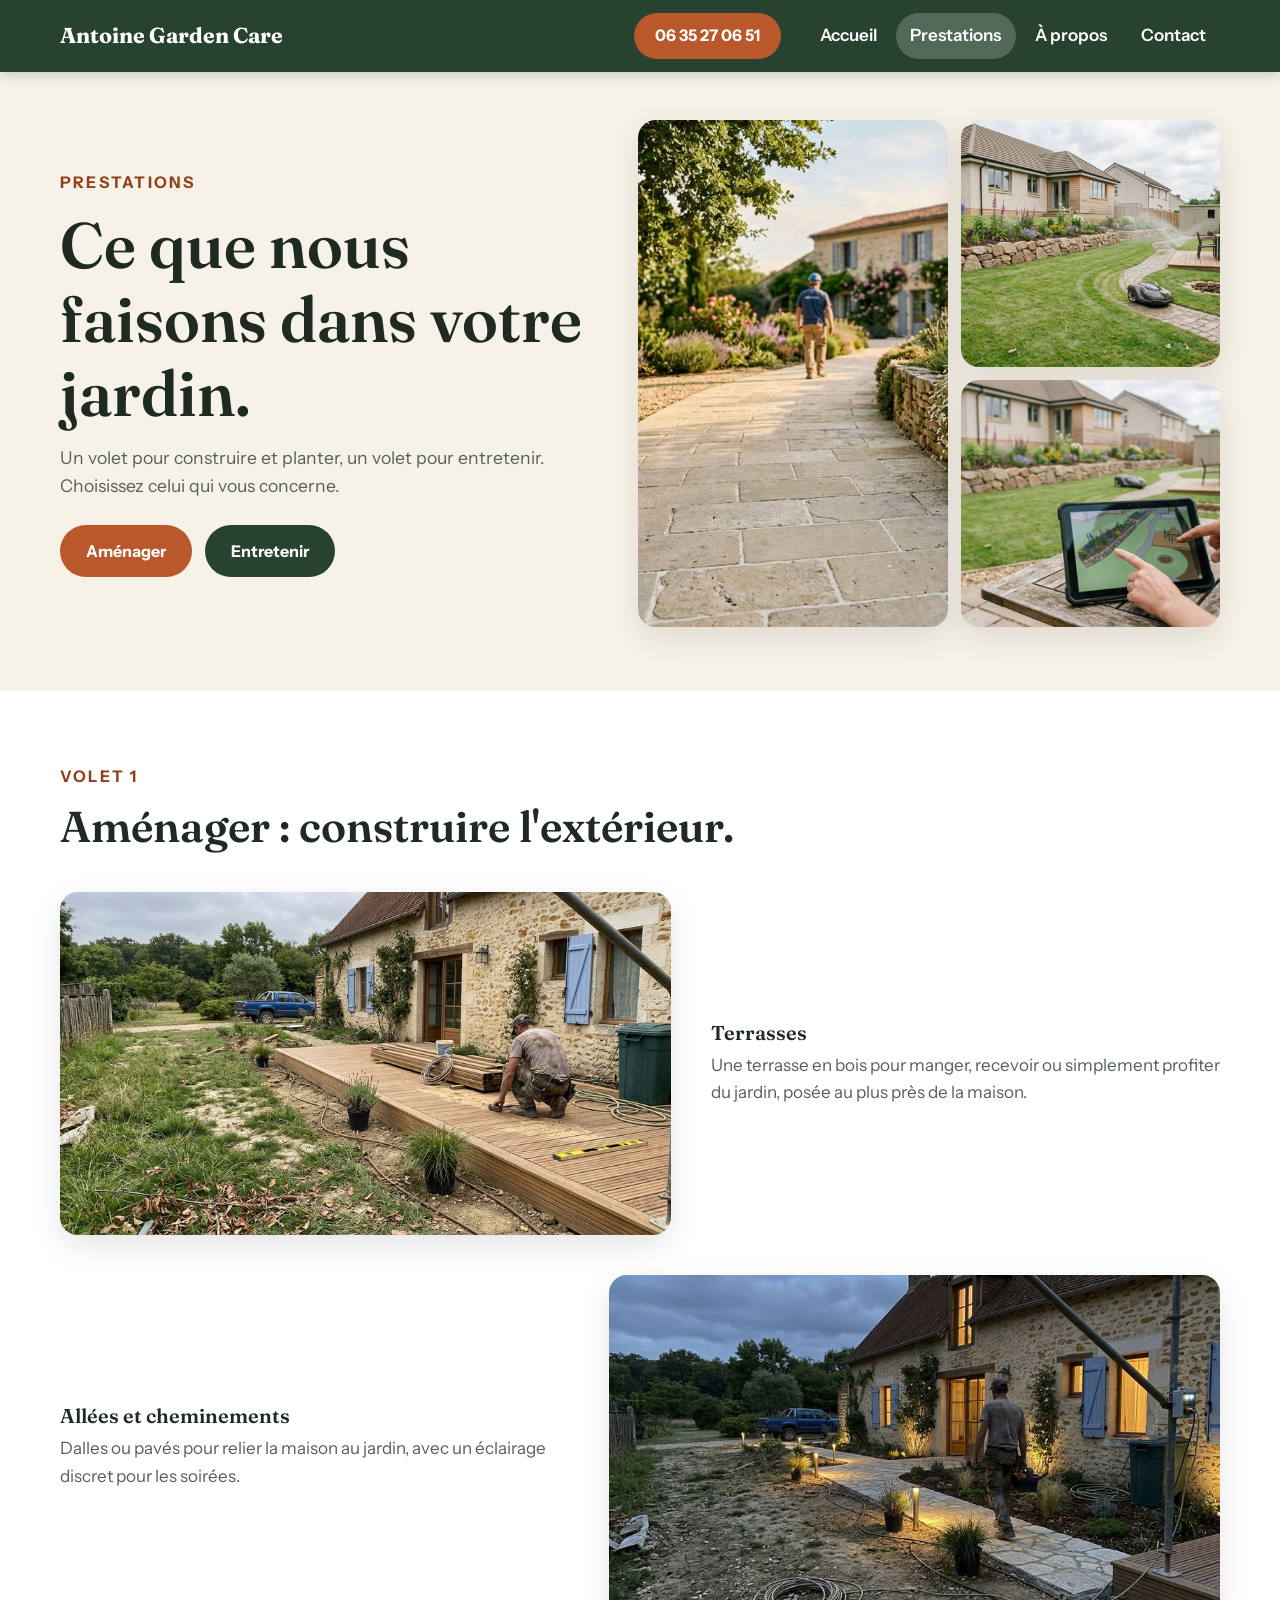
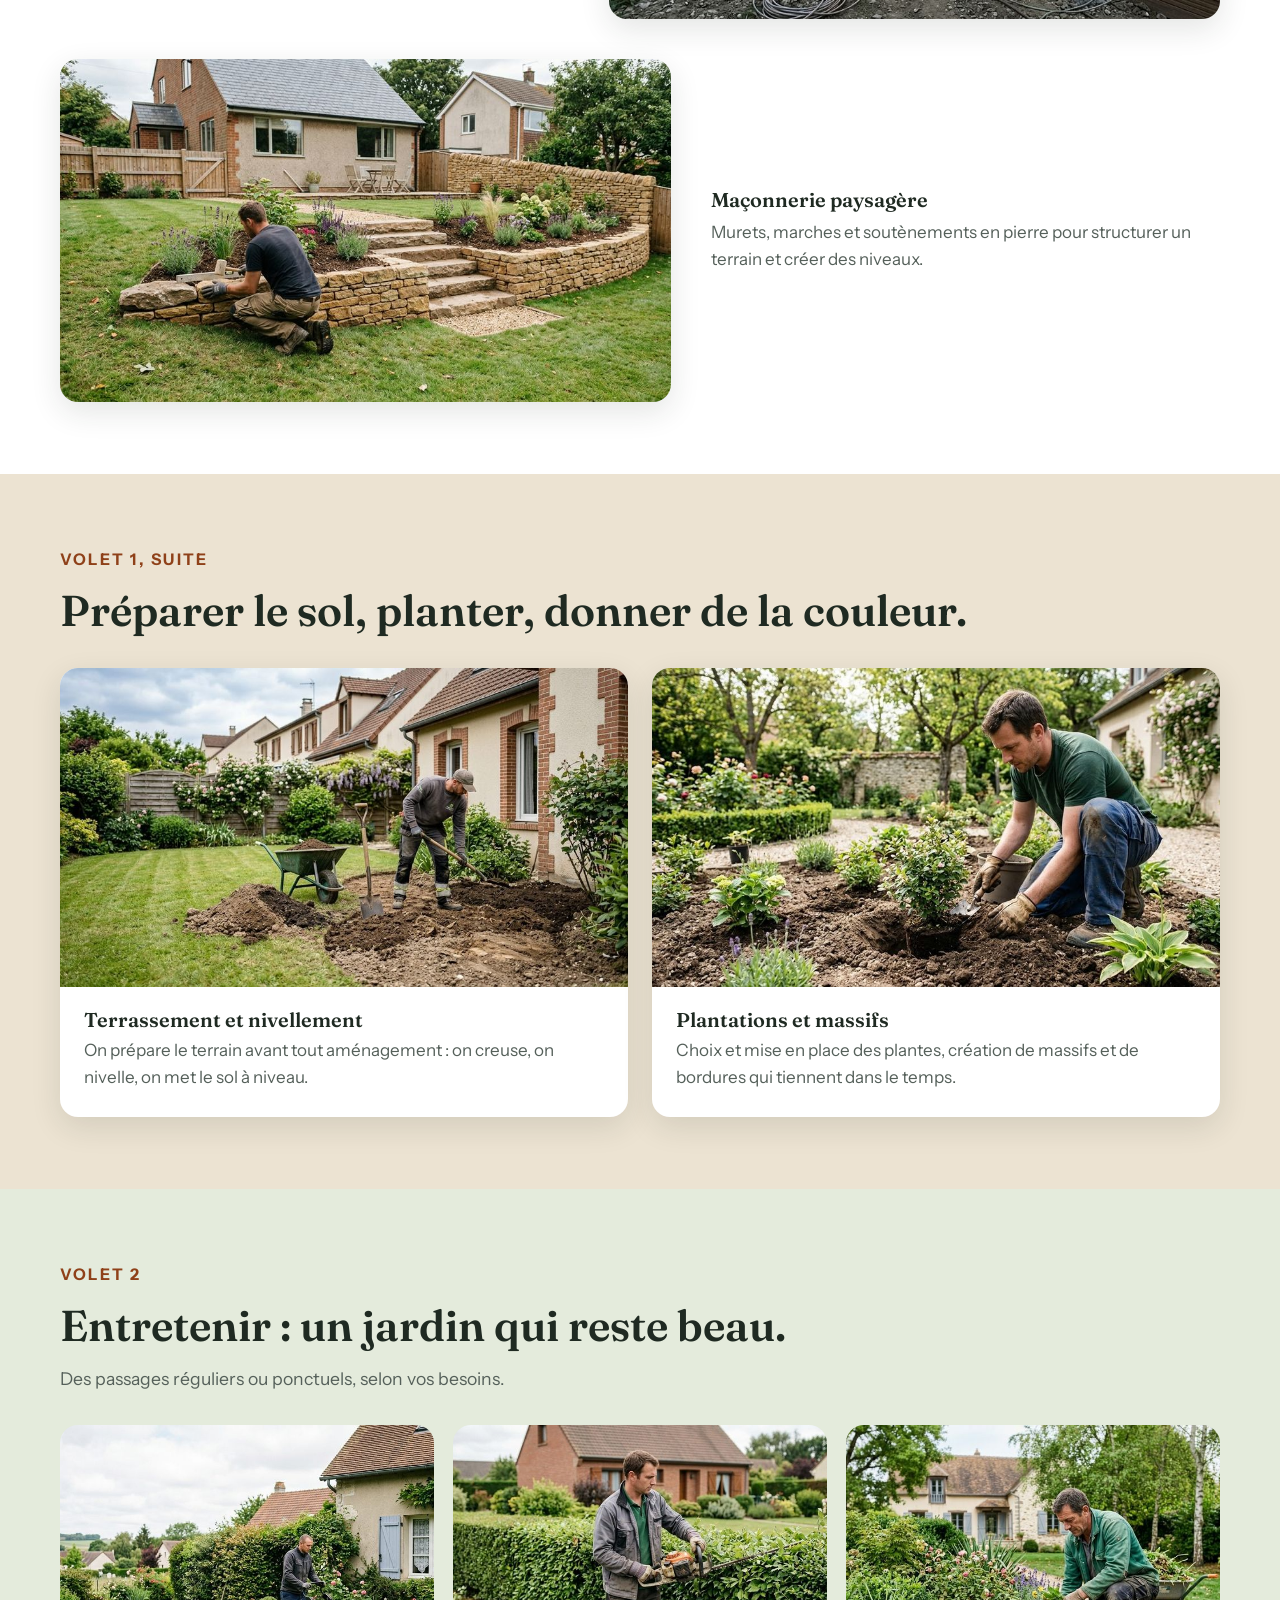
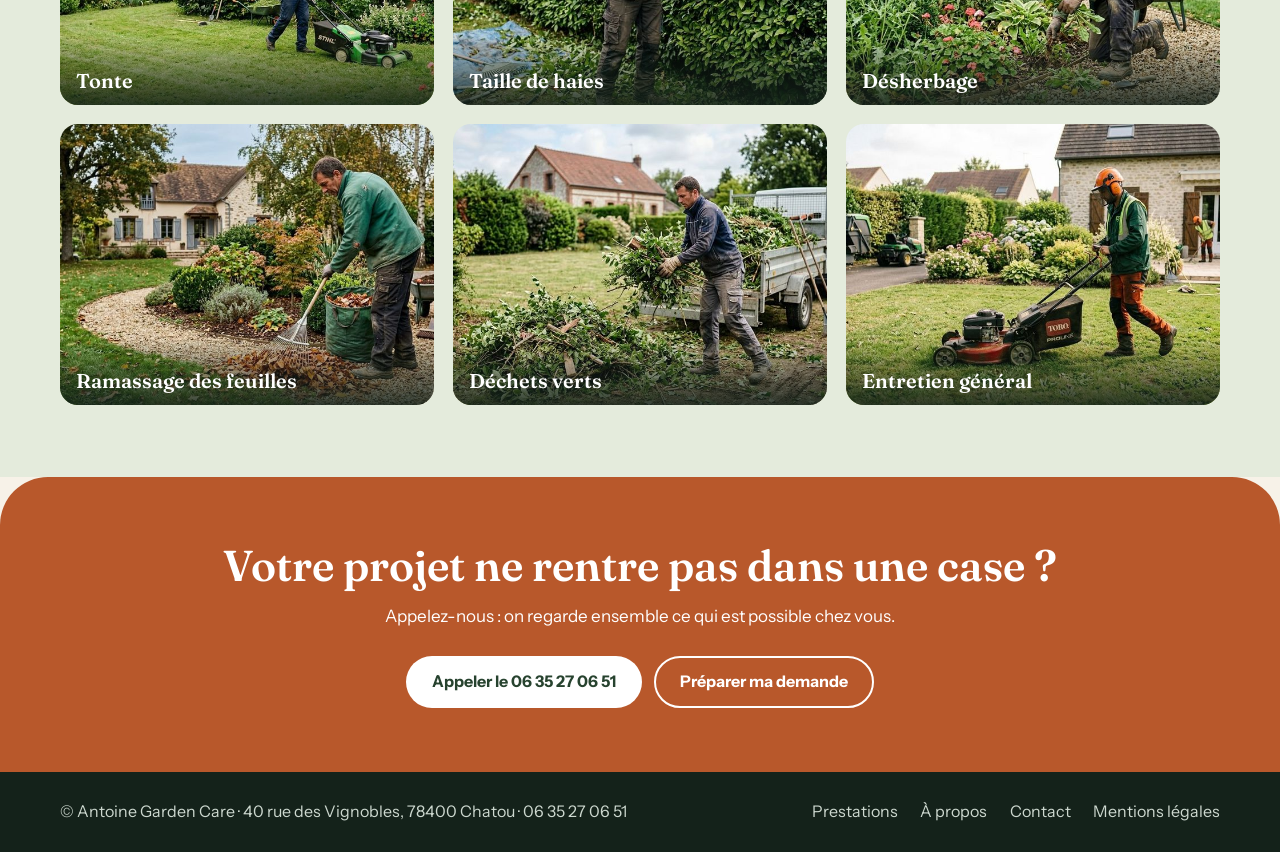
==== prestations.html @ b049986f "Toutes les pages, formulaire de contact, outils de génération Co-Authored-By: Claude Sonnet 5.5 <nor" ====
<!doctype html>
<html lang="fr">
<head>
<meta charset="utf-8">
<meta name="viewport" content="width=device-width,initial-scale=1">
<title>Prestations – Antoine Garden Care, paysagiste à Chatou</title>
<meta name="description" content="Aménagement (terrasses, allées, murets, plantations) et entretien (tonte, haies, désherbage) de jardins à Chatou, Yvelines. Antoine Garden Care.">
<meta name="robots" content="noindex, nofollow">
<link rel="icon" href="data:image/svg+xml,%3Csvg xmlns='http://www.w3.org/2000/svg' viewBox='0 0 64 64'%3E%3Crect width='64' height='64' rx='14' fill='%2327432f'/%3E%3Cpath d='M32 50V30M32 30c0-10 8-16 18-16 0 10-8 16-18 16zM32 38c0-8-6-12-14-12 0 8 6 12 14 12z' fill='none' stroke='%23f7f2e8' stroke-width='4' stroke-linecap='round' stroke-linejoin='round'/%3E%3C/svg%3E">
<link rel="preconnect" href="https://fonts.googleapis.com">
<link rel="preconnect" href="https://fonts.gstatic.com" crossorigin>
<link href="https://fonts.googleapis.com/css2?family=Fraunces:wght@600;700&family=Instrument+Sans:wght@400;500;600;700&display=swap" rel="stylesheet">
<link rel="stylesheet" href="css/style.css">
</head>
<body>
<header class="site-header" id="accueil">
  <div class="wrap nav">
    <a class="logo" href="https://webaunet.github.io/antoine-garden-care/" aria-label="Antoine Garden Care, accueil">Antoine Garden Care</a>
    <a class="btn btn-terre nav-cta" href="tel:+33635270651" aria-label="Appeler le 06 35 27 06 51"><span class="t-long">06 35 27 06 51</span><span class="t-court">Appeler</span></a>
    <button class="burger" aria-expanded="false" aria-controls="menu" aria-label="Ouvrir le menu"><span></span></button>
    <ul class="menu" id="menu"><li><a href="index.html">Accueil</a></li><li><a href="prestations.html" aria-current="page">Prestations</a></li><li><a href="a-propos.html">À propos</a></li><li><a href="contact.html">Contact</a></li></ul>
  </div>
</header>
<main>

<section class="ph" aria-labelledby="t">
  <div class="wrap ph-grid">
    <div>
      <span class="eyebrow">Prestations</span>
      <h1 id="t">Ce que nous faisons dans votre jardin.</h1>
      <p class="lead">Un volet pour construire et planter, un volet pour entretenir. Choisissez celui qui vous concerne.</p>
      <div class="hero-actions"><a class="btn btn-terre" href="#amenager">Aménager</a><a class="btn btn-vert" href="#entretenir">Entretenir</a></div>
    </div>
    <div class="mosaique">
      <img src="images/hero-allee-paves.jpg" width="1400" height="764" alt="Allée de dalles de pierre longeant un muret fleuri" class="m1">
      <img src="images/jardin-robot-tonte.jpg" width="1400" height="764" alt="Jardin avec muret de pierre, terrasse et allée pavée" class="m2" loading="lazy">
      <img src="images/conception-tablette.jpg" width="1100" height="600" alt="Plan de jardin en 3D présenté sur une tablette" class="m3" loading="lazy">
    </div>
  </div>
</section>

<section class="zig" id="amenager" aria-labelledby="t-am">
  <div class="wrap">
    <span class="eyebrow">Volet 1</span>
    <h2 id="t-am">Aménager : construire l'extérieur.</h2>
    <div class="rang">
      <img loading="lazy" src="images/terrasse-bois.jpg" width="900" height="491" alt="Pose des lames d'une terrasse en bois devant une maison en pierre">
      <div><h3>Terrasses</h3><p>Une terrasse en bois pour manger, recevoir ou simplement profiter du jardin, posée au plus près de la maison.</p></div>
    </div>
    <div class="rang inverse">
      <img loading="lazy" src="images/allee-dallee.jpg" width="900" height="491" alt="Allée dallée en pierre éclairée par des bornes lumineuses">
      <div><h3>Allées et cheminements</h3><p>Dalles ou pavés pour relier la maison au jardin, avec un éclairage discret pour les soirées.</p></div>
    </div>
    <div class="rang">
      <img loading="lazy" src="images/muret-pierre.jpg" width="900" height="491" alt="Montage d'un muret et d'un escalier en pierre dans un jardin en pente">
      <div><h3>Maçonnerie paysagère</h3><p>Murets, marches et soutènements en pierre pour structurer un terrain et créer des niveaux.</p></div>
    </div>
  </div>
</section>

<section class="plant" aria-labelledby="t-pl">
  <div class="wrap">
    <span class="eyebrow">Volet 1, suite</span>
    <h2 id="t-pl">Préparer le sol, planter, donner de la couleur.</h2>
    <div class="duo">
      <article><img loading="lazy" src="images/terrassement.jpg" width="900" height="502" alt="Terrassement d'une partie de pelouse à la pelle, devant une maison"><div><h3>Terrassement et nivellement</h3><p>On prépare le terrain avant tout aménagement : on creuse, on nivelle, on met le sol à niveau.</p></div></article>
      <article><img loading="lazy" src="images/plantation.jpg" width="900" height="491" alt="Mise en terre d'un arbuste dans un massif de vivaces"><div><h3>Plantations et massifs</h3><p>Choix et mise en place des plantes, création de massifs et de bordures qui tiennent dans le temps.</p></div></article>
    </div>
  </div>
</section>

<section class="entretien" id="entretenir" aria-labelledby="t-en">
  <div class="wrap">
    <span class="eyebrow">Volet 2</span>
    <h2 id="t-en">Entretenir : un jardin qui reste beau.</h2>
    <p class="lead">Des passages réguliers ou ponctuels, selon vos besoins.</p>
    <div class="grille6">
      <article><img loading="lazy" src="images/tonte-pelouse.jpg" width="900" height="502" alt="Tonte d'une pelouse le long d'une haie"><h3>Tonte</h3></article>
      <article><img loading="lazy" src="images/taille-haie.jpg" width="900" height="491" alt="Taille d'une haie au taille-haie"><h3>Taille de haies</h3></article>
      <article><img loading="lazy" src="images/desherbage-massif.jpg" width="900" height="491" alt="Désherbage d'un massif fleuri"><h3>Désherbage</h3></article>
      <article><img loading="lazy" src="images/feuilles-allee.jpg" width="900" height="491" alt="Ramassage de feuilles mortes sur une allée gravillonnée"><h3>Ramassage des feuilles</h3></article>
      <article><img loading="lazy" src="images/dechets-verts.jpg" width="900" height="491" alt="Chargement de déchets verts dans une camionnette"><h3>Déchets verts</h3></article>
      <article><img loading="lazy" src="images/entretien-general.jpg" width="900" height="502" alt="Tonte d'une pelouse devant une maison en pierre"><h3>Entretien général</h3></article>
    </div>
  </div>
</section>

<section class="bandeau" aria-labelledby="t-b">
  <div class="wrap">
    <h2 id="t-b">Votre projet ne rentre pas dans une case ?</h2>
    <p>Appelez-nous : on regarde ensemble ce qui est possible chez vous.</p>
    <div class="hero-actions"><a class="btn btn-clair" href="tel:+33635270651">Appeler le 06 35 27 06 51</a><a class="btn btn-contour" href="contact.html">Préparer ma demande</a></div>
  </div>
</section>
</main>
<footer class="site-footer">
  <div class="wrap foot">
    <span>© Antoine Garden Care · 40 rue des Vignobles, 78400 Chatou · <a href="tel:+33635270651">06 35 27 06 51</a></span>
    <nav aria-label="Pied de page"><a href="prestations.html">Prestations</a><a href="a-propos.html">À propos</a><a href="contact.html">Contact</a><a href="mentions-legales.html">Mentions légales</a></nav>
  </div>
</footer>
<script src="js/site.js"></script>
</body>
</html>
---- css/style.css ----
:root{
  --vert:#27432f; --vert-2:#35593e; --sauge:#e4ebdc; --creme:#f7f2e8; --pierre:#ece3d2;
  --terre:#b8582b; --terre-fonce:#8f4119; --encre:#1f2a22; --gris:#55605a; --blanc:#fff;
  --r:18px; --ombre:0 10px 30px rgba(31,42,34,.12);
  --h-font:'Fraunces',Georgia,serif; --b-font:'Instrument Sans',system-ui,sans-serif;
}
*{box-sizing:border-box;margin:0;padding:0}
html{scroll-behavior:smooth;scroll-padding-top:84px}
body{font-family:var(--b-font);font-size:17px;line-height:1.6;color:var(--encre);background:var(--creme)}
img{max-width:100%;height:auto;display:block}
a{color:inherit}
h1,h2,h3{font-family:var(--h-font);line-height:1.15;font-weight:600}
h1{font-size:clamp(2.3rem,5vw,4rem)}
h2{font-size:clamp(1.8rem,3.4vw,2.7rem);margin-bottom:.6rem}
h3{font-size:1.25rem}
.wrap{width:min(1160px,100% - 40px);margin-inline:auto}
.eyebrow{display:inline-block;font-size:1rem;letter-spacing:.14em;text-transform:uppercase;font-weight:700;color:var(--terre-fonce);margin-bottom:.8rem}
.lead{font-size:1.1rem;color:var(--gris);max-width:60ch}

/* boutons */
.btn{display:inline-flex;align-items:center;justify-content:center;min-height:48px;padding:.7rem 1.5rem;border-radius:999px;font-weight:700;text-decoration:none;border:2px solid transparent;transition:.2s;cursor:pointer;font-family:inherit;font-size:1rem}
.btn-terre{background:var(--terre);color:#fff}
.btn-terre:hover{background:var(--terre-fonce)}
.btn-clair{background:#fff;color:var(--vert)}
.btn-clair:hover{background:var(--pierre)}
.btn-contour{border-color:#fff;color:#fff}
.btn-contour:hover{background:#fff;color:var(--vert)}
a:focus-visible,button:focus-visible{outline:3px solid #f0b27a;outline-offset:3px}

/* header */
.site-header{position:sticky;top:0;z-index:50;background:var(--vert);color:#fff;box-shadow:0 2px 14px rgba(0,0,0,.2)}
.nav{display:flex;align-items:center;gap:1.5rem;min-height:72px}
.logo{font-family:var(--h-font);font-size:1.35rem;font-weight:700;text-decoration:none;line-height:1.05;margin-right:auto;white-space:nowrap}
.logo small{display:block;font-family:var(--b-font);font-size:.7rem;letter-spacing:.2em;text-transform:uppercase;font-weight:500;opacity:.8}
.menu{display:flex;gap:.3rem;list-style:none}
.menu a{display:block;padding:.6rem .9rem;text-decoration:none;border-radius:999px;font-weight:600}
.menu a:hover{background:rgba(255,255,255,.14)}
.menu a[aria-current="page"]{background:rgba(255,255,255,.2)}
.nav-cta{white-space:nowrap;min-height:44px;padding:.5rem 1.2rem}
.burger{display:none;width:48px;height:48px;border:0;border-radius:12px;background:rgba(255,255,255,.14);color:#fff;cursor:pointer;align-items:center;justify-content:center}
.burger span,.burger span::before,.burger span::after{display:block;width:22px;height:2px;background:#fff;position:relative;transition:.2s}
.burger span::before,.burger span::after{content:"";position:absolute;left:0}
.burger span::before{top:-7px}.burger span::after{top:7px}
.burger[aria-expanded="true"] span{background:transparent}
.burger[aria-expanded="true"] span::before{top:0;transform:rotate(45deg)}
.burger[aria-expanded="true"] span::after{top:0;transform:rotate(-45deg)}
@media (max-width:980px){
  .burger{display:inline-flex}
  .nav{flex-wrap:wrap;gap:.6rem}
  .nav-cta{order:2}
  .burger{order:3}
  .menu{display:none;order:4;flex-basis:100%;flex-direction:column;padding-bottom:1rem}
  .menu.open{display:flex}
  .menu a{min-height:48px;display:flex;align-items:center;font-size:1.05rem}
}
.t-court{display:none}
@media (max-width:520px){.t-long{display:none}.t-court{display:inline}.nav-cta{padding:.4rem 1rem}.logo{font-size:1.1rem}}

/* hero */
.hero{position:relative;color:#fff;min-height:calc(100vh - 72px);display:flex;align-items:center;background:var(--vert)}
.hero img{position:absolute;inset:0;width:100%;height:100%;object-fit:cover;object-position:50% 55%}
.hero::before{content:"";position:absolute;inset:0;z-index:1;background:linear-gradient(95deg,rgba(23,40,28,.9) 0%,rgba(23,40,28,.72) 45%,rgba(23,40,28,.15) 100%)}
.hero .wrap{position:relative;z-index:2;padding:4rem 0 7rem}
.hero .eyebrow{color:#f4c9a6}
.hero p{max-width:52ch;font-size:1.2rem;margin:1.2rem 0 2rem;color:#f1f1ea}
.hero-actions{display:flex;flex-wrap:wrap;gap:.8rem}
.hero-curve{position:absolute;bottom:-1px;left:0;width:100%;height:70px;z-index:2;display:block}

/* prestations */
.prestations{background:var(--creme);padding:3rem 0 5rem}
.groupe+.groupe{margin-top:3rem}
.groupe-titre{display:flex;align-items:center;gap:.8rem;margin:1.6rem 0 1.2rem}
.pastille{display:inline-grid;place-items:center;width:44px;height:44px;border-radius:50%;background:var(--vert);color:#fff;font-weight:700}
.pastille.t{background:var(--terre)}
.cartes{display:grid;grid-template-columns:repeat(auto-fit,minmax(240px,1fr));gap:1.2rem}
.carte{background:#fff;border-radius:var(--r);overflow:hidden;box-shadow:var(--ombre)}
.carte img{width:100%;aspect-ratio:16/9;object-fit:cover}
.carte div{padding:1.1rem 1.3rem 1.4rem}
.carte p{color:var(--gris);font-size:1rem;margin-top:.3rem}

/* méthode : bande verte à bords courbes */
.methode{background:var(--vert);color:#fff;border-radius:60px 60px 0 0;padding:4.5rem 0 5rem;min-height:100vh;display:flex;align-items:center}
.methode .eyebrow{color:#f4c9a6}
.methode-grille{display:grid;grid-template-columns:1fr 1fr;gap:3rem;align-items:center}
.methode img{border-radius:var(--r);aspect-ratio:11/6;object-fit:cover;width:100%;box-shadow:0 14px 40px rgba(0,0,0,.35)}
.etapes{list-style:none;margin-top:1.6rem;display:grid;gap:1rem}
.etapes li{display:flex;gap:1rem;background:rgba(255,255,255,.09);border-radius:var(--r);padding:1rem 1.2rem}
.etapes b{flex:none;display:grid;place-items:center;width:40px;height:40px;border-radius:50%;background:var(--terre);font-family:var(--h-font)}
.etapes p{color:#dfe8dc;font-size:1rem}
@media(max-width:860px){.methode-grille{grid-template-columns:1fr}.methode{border-radius:36px 36px 0 0}}

/* à propos */
.apropos{background:var(--pierre);padding:5rem 0;min-height:90vh;display:flex;align-items:center}
.apropos-grille{display:grid;grid-template-columns:1.1fr .9fr;gap:3rem;align-items:center}
.apropos img{border-radius:var(--r);aspect-ratio:7/5;object-fit:cover;width:100%;box-shadow:var(--ombre)}
.fiche{background:#fff;border-radius:var(--r);padding:1.6rem 1.8rem;box-shadow:var(--ombre);margin-top:1.6rem;display:grid;gap:.9rem}
.fiche div{display:flex;justify-content:space-between;gap:1rem;border-bottom:1px dashed #d8cdb8;padding-bottom:.7rem}
.fiche div:last-child{border:0;padding:0}
.fiche dt{color:var(--gris)}
.fiche dd{font-weight:700;text-align:right}
@media(max-width:860px){.apropos-grille{grid-template-columns:1fr}}

/* contact */
.contact{position:relative;color:#fff;background:#1b2e21;padding:5rem 0;min-height:70vh;display:flex;align-items:center;overflow:hidden}
.contact>img{position:absolute;inset:0;width:100%;height:100%;object-fit:cover;object-position:50% 60%;opacity:.28}
.contact .wrap{position:relative;max-width:760px;text-align:center}
.contact p{color:#e8efe4;margin:1rem auto 2rem;max-width:52ch}
.contact .hero-actions{justify-content:center}

/* footer */
.site-footer{background:#14221a;color:#cdd8cf;padding:1.2rem 0;font-size:1rem}
.foot{display:flex;flex-wrap:wrap;gap:.8rem 2rem;align-items:center;justify-content:space-between}
.foot a{text-decoration:none;display:inline-block;padding:.5rem 0}
.foot a:hover{text-decoration:underline}
.foot nav{display:flex;flex-wrap:wrap;gap:0 1.4rem}
@media(max-width:700px){.hero::before{background:rgba(23,40,28,.78)}.hero .wrap{padding:3rem 0 6rem}}

/* ===== pages intérieures ===== */
.btn-vert{background:var(--vert);color:#fff}.btn-vert:hover{background:var(--vert-2)}
.btn-contour-v{border-color:var(--vert);color:var(--vert);background:transparent}.btn-contour-v:hover{background:var(--vert);color:#fff}
.hero-actions{display:flex;flex-wrap:wrap;gap:.8rem}
/* en-tête prestations */
.ph{background:var(--creme);padding:3rem 0 4rem}
.ph-grid{display:grid;grid-template-columns:1fr 1.1fr;gap:3rem;align-items:center}
.ph .hero-actions{margin-top:1.6rem}
.mosaique{display:grid;grid-template-columns:1.2fr 1fr;grid-template-rows:1fr 1fr;gap:.8rem;aspect-ratio:1.15}
.mosaique img{width:100%;height:100%;object-fit:cover;border-radius:var(--r);box-shadow:var(--ombre)}
.mosaique .m1{grid-row:1/3;object-position:30% 50%}
@media(max-width:860px){.ph-grid{grid-template-columns:1fr}.mosaique{aspect-ratio:1.4}}
.zig{background:#fff;padding:4.5rem 0}
.rang{display:grid;grid-template-columns:1.2fr 1fr;gap:2.5rem;align-items:center;margin-top:2.5rem}
.rang.inverse{grid-template-columns:1fr 1.2fr}.rang.inverse img{order:2}
.rang img{width:100%;aspect-ratio:16/9;object-fit:cover;border-radius:var(--r);box-shadow:var(--ombre)}
.rang p{color:var(--gris);margin-top:.5rem}
@media(max-width:860px){.rang,.rang.inverse{grid-template-columns:1fr;gap:1rem}.rang.inverse img{order:0}}
.plant{background:var(--pierre);padding:4.5rem 0}
.duo{display:grid;grid-template-columns:1fr 1fr;gap:1.5rem;margin-top:2rem}
.duo article{background:#fff;border-radius:var(--r);overflow:hidden;box-shadow:var(--ombre)}
.duo img{width:100%;aspect-ratio:16/9;object-fit:cover}
.duo div{padding:1.3rem 1.5rem 1.6rem}.duo p{color:var(--gris);margin-top:.4rem}
@media(max-width:760px){.duo{grid-template-columns:1fr}}
.entretien{background:var(--sauge);padding:4.5rem 0}
.grille6{display:grid;grid-template-columns:repeat(3,1fr);gap:1.2rem;margin-top:2rem}
.grille6 article{position:relative;border-radius:var(--r);overflow:hidden}
.grille6 img{width:100%;aspect-ratio:4/3;object-fit:cover}
.grille6 h3{position:absolute;left:0;right:0;bottom:0;padding:2rem 1rem .8rem;color:#fff;background:linear-gradient(transparent,rgba(20,34,26,.85))}
@media(max-width:860px){.grille6{grid-template-columns:1fr 1fr}}
@media(max-width:520px){.grille6{grid-template-columns:1fr}}
.bandeau{background:var(--terre);color:#fff;padding:4rem 0;text-align:center;border-radius:48px 48px 0 0}
.bandeau.vert{background:var(--vert);border-radius:0}
.bandeau p{margin:.8rem auto 1.6rem;max-width:52ch}
.bandeau .hero-actions{justify-content:center}
.bandeau .btn-terre{background:#fff;color:var(--terre-fonce)}
.bandeau.vert .btn-terre{background:var(--terre);color:#fff}
/* à propos */
.ap-head{background:var(--pierre);padding:4rem 0}
.ap-grid{display:grid;grid-template-columns:1.05fr 1fr;gap:3rem;align-items:center}
.ap-grid img{width:100%;aspect-ratio:4/3;object-fit:cover;border-radius:200px 24px 200px 24px;box-shadow:var(--ombre)}
.ap-head .hero-actions{margin-top:1.6rem}
@media(max-width:860px){.ap-grid{grid-template-columns:1fr}.ap-grid img{border-radius:80px 20px 80px 20px}}
.ap-etapes{background:#fff;padding:4rem 0}
.frise{display:grid;grid-template-columns:repeat(3,1fr);gap:1.5rem;margin-top:2rem;counter-reset:x}
.f{border-top:4px solid var(--terre);padding-top:1rem}
.f span{display:inline-grid;place-items:center;width:40px;height:40px;border-radius:50%;background:var(--vert);color:#fff;font-family:var(--h-font);margin-bottom:.6rem}
.f p{color:var(--gris)}
@media(max-width:760px){.frise{grid-template-columns:1fr}}
.ap-id{background:var(--sauge);padding:4.5rem 0}
.ap-id-grid{display:grid;grid-template-columns:1fr 1.2fr;gap:3rem;align-items:center}
.ap-id .fiche,.legal .fiche{margin-top:0}
@media(max-width:860px){.ap-id-grid{grid-template-columns:1fr}}
/* contact */
.ct{background:var(--creme);padding:3.5rem 0 4.5rem}
.ct-grid{display:grid;grid-template-columns:1.2fr .8fr;gap:3rem;align-items:start}
@media(max-width:900px){.ct-grid{grid-template-columns:1fr}}
form{margin-top:1.5rem;display:grid;gap:1.1rem}
.champ label{display:block;font-weight:700;margin-bottom:.3rem}
.champ input,.champ select,.champ textarea{width:100%;min-height:48px;padding:.7rem 1rem;border:2px solid #cfc6b3;border-radius:12px;background:#fff;font:inherit;color:var(--encre)}
.champ input:focus,.champ select:focus,.champ textarea:focus{outline:3px solid #f0b27a;border-color:var(--terre)}
.champ [aria-invalid="true"]{border-color:#b00020}
.err{color:#b00020;font-size:.95rem;min-height:0}.err:empty{display:none}
form .btn{justify-self:start}
.recap{margin-top:2rem;background:#fff;border-radius:var(--r);padding:1.6rem;box-shadow:var(--ombre);border-left:6px solid var(--terre)}
.recap pre{white-space:pre-wrap;font-family:inherit;background:var(--creme);padding:1rem;border-radius:12px;margin:1rem 0}
.recap .hero-actions{margin-top:.4rem}
.ok{margin-top:.8rem;color:var(--vert);font-weight:700;min-height:1.4em}
.ct-side img{width:100%;aspect-ratio:16/10;object-fit:cover;border-radius:var(--r)}
.coords{background:var(--vert);color:#fff;border-radius:var(--r);padding:1.5rem;margin-top:1rem}
.coords p{margin-top:.8rem}.coords a{color:#fff;font-weight:700}
/* mentions */
.legal{background:var(--creme);padding:4rem 0}
.legal-in{max-width:760px}
.legal h2{margin-top:2rem;font-size:1.5rem}
.legal p{margin-top:.6rem;color:var(--gris)}
.legal .lead{margin-top:.8rem}
.legal .fiche{margin-top:1rem}
h1+.lead,h2+.lead{margin-top:.9rem}
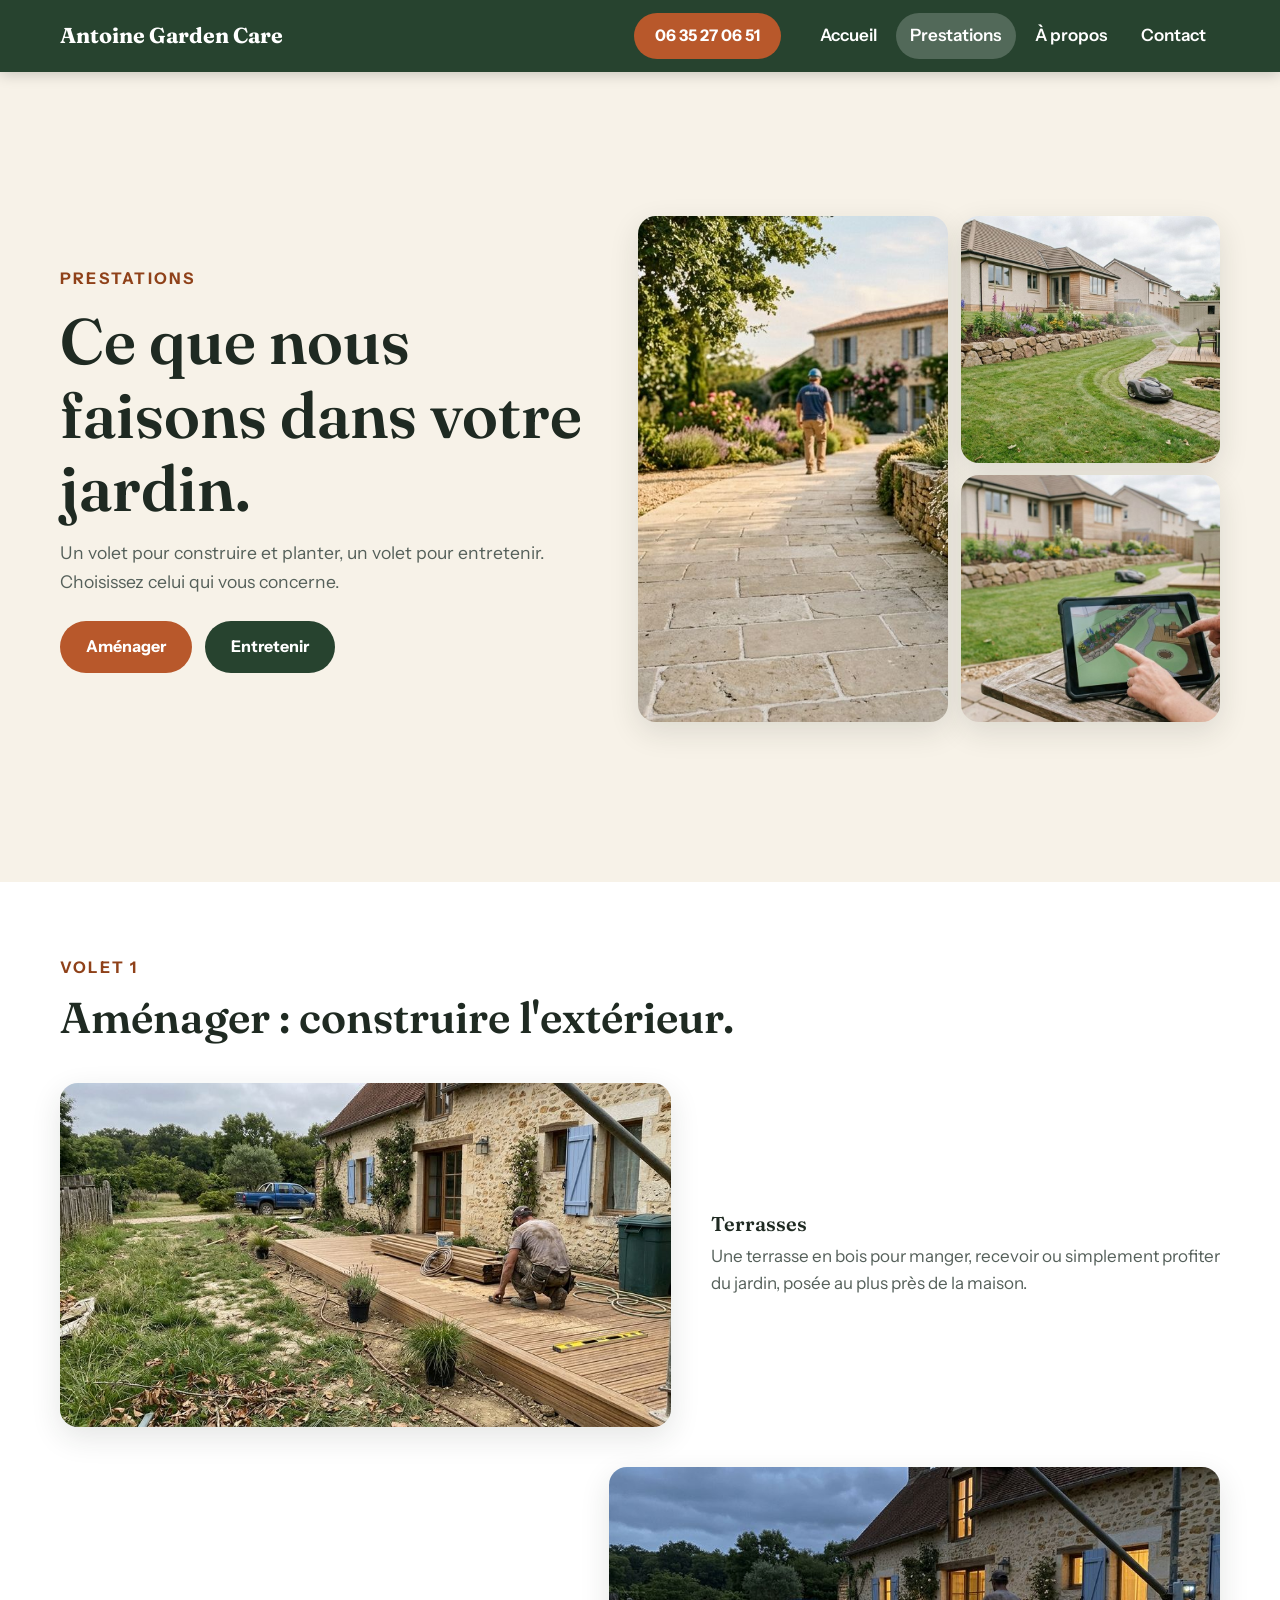
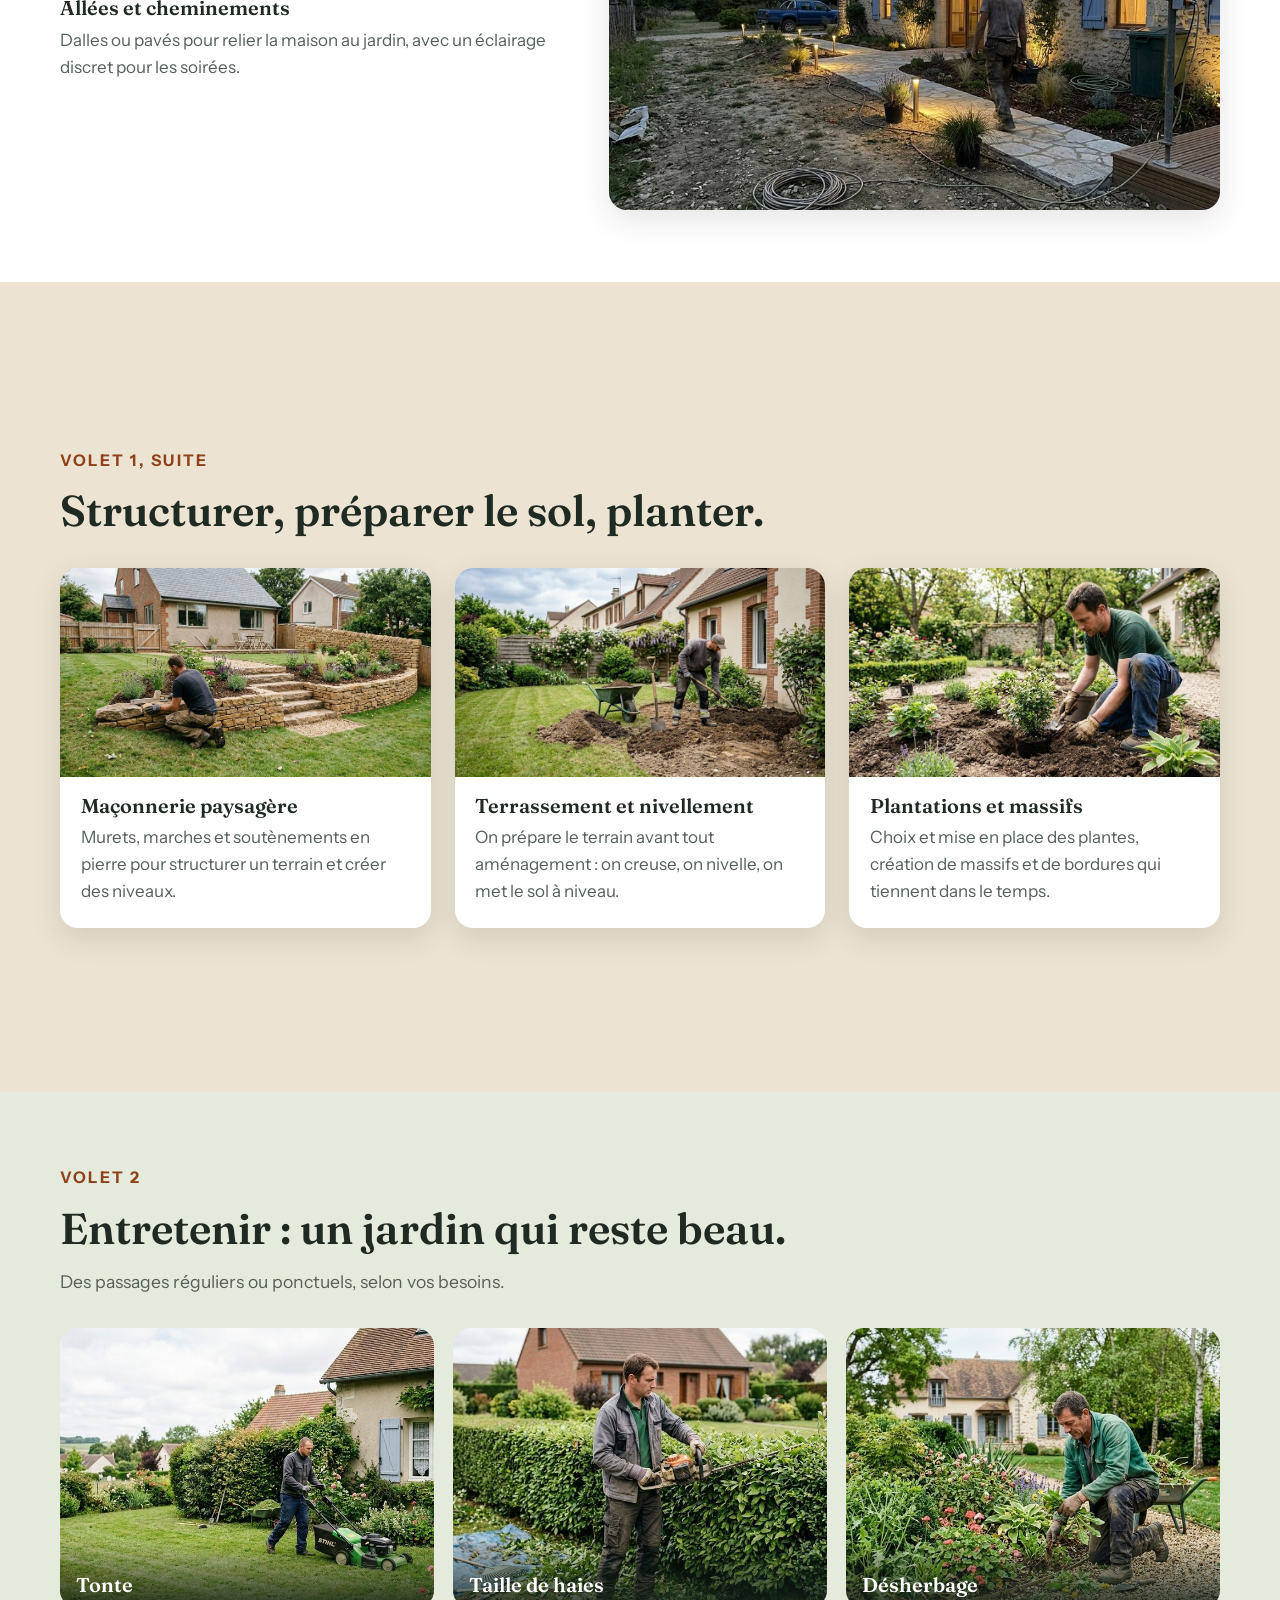
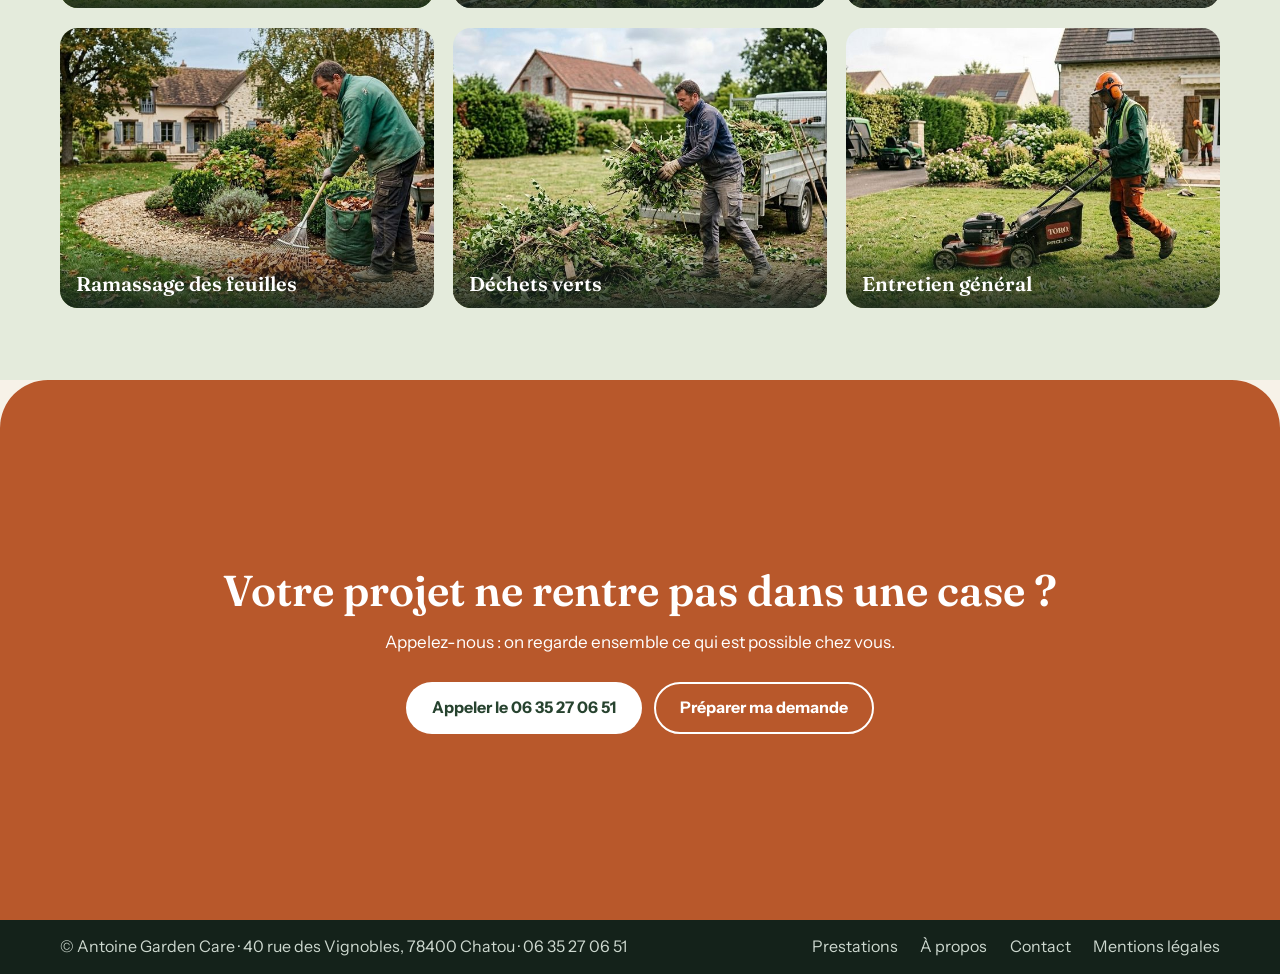
==== commit 58720148: "Correctifs responsive : en-tête mobile, zones tactiles, hauteurs de sections Co-Authored-By: Claude " ====
--- a/prestations.html
+++ b/prestations.html
@@ -51,18 +51,15 @@
       <img loading="lazy" src="images/allee-dallee.jpg" width="900" height="491" alt="Allée dallée en pierre éclairée par des bornes lumineuses">
       <div><h3>Allées et cheminements</h3><p>Dalles ou pavés pour relier la maison au jardin, avec un éclairage discret pour les soirées.</p></div>
     </div>
-    <div class="rang">
-      <img loading="lazy" src="images/muret-pierre.jpg" width="900" height="491" alt="Montage d'un muret et d'un escalier en pierre dans un jardin en pente">
-      <div><h3>Maçonnerie paysagère</h3><p>Murets, marches et soutènements en pierre pour structurer un terrain et créer des niveaux.</p></div>
-    </div>
   </div>
 </section>
 
 <section class="plant" aria-labelledby="t-pl">
   <div class="wrap">
     <span class="eyebrow">Volet 1, suite</span>
-    <h2 id="t-pl">Préparer le sol, planter, donner de la couleur.</h2>
-    <div class="duo">
+    <h2 id="t-pl">Structurer, préparer le sol, planter.</h2>
+    <div class="trio">
+      <article><img loading="lazy" src="images/muret-pierre.jpg" width="900" height="491" alt="Montage d'un muret et d'un escalier en pierre dans un jardin en pente"><div><h3>Maçonnerie paysagère</h3><p>Murets, marches et soutènements en pierre pour structurer un terrain et créer des niveaux.</p></div></article>
       <article><img loading="lazy" src="images/terrassement.jpg" width="900" height="502" alt="Terrassement d'une partie de pelouse à la pelle, devant une maison"><div><h3>Terrassement et nivellement</h3><p>On prépare le terrain avant tout aménagement : on creuse, on nivelle, on met le sol à niveau.</p></div></article>
       <article><img loading="lazy" src="images/plantation.jpg" width="900" height="491" alt="Mise en terre d'un arbuste dans un massif de vivaces"><div><h3>Plantations et massifs</h3><p>Choix et mise en place des plantes, création de massifs et de bordures qui tiennent dans le temps.</p></div></article>
     </div>
--- a/css/style.css
+++ b/css/style.css
@@ -108,9 +108,9 @@
 .contact .hero-actions{justify-content:center}
 
 /* footer */
-.site-footer{background:#14221a;color:#cdd8cf;padding:1.2rem 0;font-size:1rem}
+.site-footer{background:#14221a;color:#cdd8cf;padding:.3rem 0;font-size:1rem}
 .foot{display:flex;flex-wrap:wrap;gap:.8rem 2rem;align-items:center;justify-content:space-between}
-.foot a{text-decoration:none;display:inline-block;padding:.5rem 0}
+.foot a{text-decoration:none;display:inline-flex;align-items:center;min-height:44px}
 .foot a:hover{text-decoration:underline}
 .foot nav{display:flex;flex-wrap:wrap;gap:0 1.4rem}
 @media(max-width:700px){.hero::before{background:rgba(23,40,28,.78)}.hero .wrap{padding:3rem 0 6rem}}
@@ -145,7 +145,6 @@
 .grille6 img{width:100%;aspect-ratio:4/3;object-fit:cover}
 .grille6 h3{position:absolute;left:0;right:0;bottom:0;padding:2rem 1rem .8rem;color:#fff;background:linear-gradient(transparent,rgba(20,34,26,.85))}
 @media(max-width:860px){.grille6{grid-template-columns:1fr 1fr}}
-@media(max-width:520px){.grille6{grid-template-columns:1fr}}
 .bandeau{background:var(--terre);color:#fff;padding:4rem 0;text-align:center;border-radius:48px 48px 0 0}
 .bandeau.vert{background:var(--vert);border-radius:0}
 .bandeau p{margin:.8rem auto 1.6rem;max-width:52ch}
@@ -194,3 +193,23 @@
 .legal .lead{margin-top:.8rem}
 .legal .fiche{margin-top:1rem}
 h1+.lead,h2+.lead{margin-top:.9rem}
+
+.p2{background:var(--sauge)}
+.p2 .groupe{margin-top:0}
+.duo,.trio{display:grid;gap:1.5rem;margin-top:2rem}
+.trio{grid-template-columns:repeat(3,1fr)}
+.trio article{background:#fff;border-radius:var(--r);overflow:hidden;box-shadow:var(--ombre)}
+.trio img{width:100%;aspect-ratio:16/9;object-fit:cover}.trio div{padding:1.1rem 1.3rem 1.4rem}.trio p{color:var(--gris);margin-top:.4rem}
+.duo{grid-template-columns:1fr 1fr}
+.trio .duo{display:contents}
+@media(max-width:900px){.trio{grid-template-columns:1fr 1fr}}
+@media(max-width:600px){.trio{grid-template-columns:1fr}}
+/* hauteurs de section 90–120 % */
+.ph,.ap-head,.ap-etapes,.ap-id,.entretien,.plant,.zig,.legal{min-height:90vh;display:flex;align-items:center}
+.ph>.wrap,.ap-head>.wrap,.ap-etapes>.wrap,.ap-id>.wrap,.entretien>.wrap,.plant>.wrap,.zig>.wrap{width:min(1160px,100% - 40px)}
+.bandeau{min-height:60vh;display:flex;align-items:center;justify-content:center}
+.bandeau .wrap{width:min(1160px,100% - 40px)}
+.prestations{display:flex;align-items:center}
+.prestations>.wrap{width:min(1160px,100% - 40px)}
+@media(max-width:400px){.logo{font-size:1rem}.nav{gap:.4rem}}
+@media(max-width:700px){.cartes{grid-template-columns:1fr 1fr;gap:.8rem}.carte div{padding:.8rem .9rem 1rem}}
